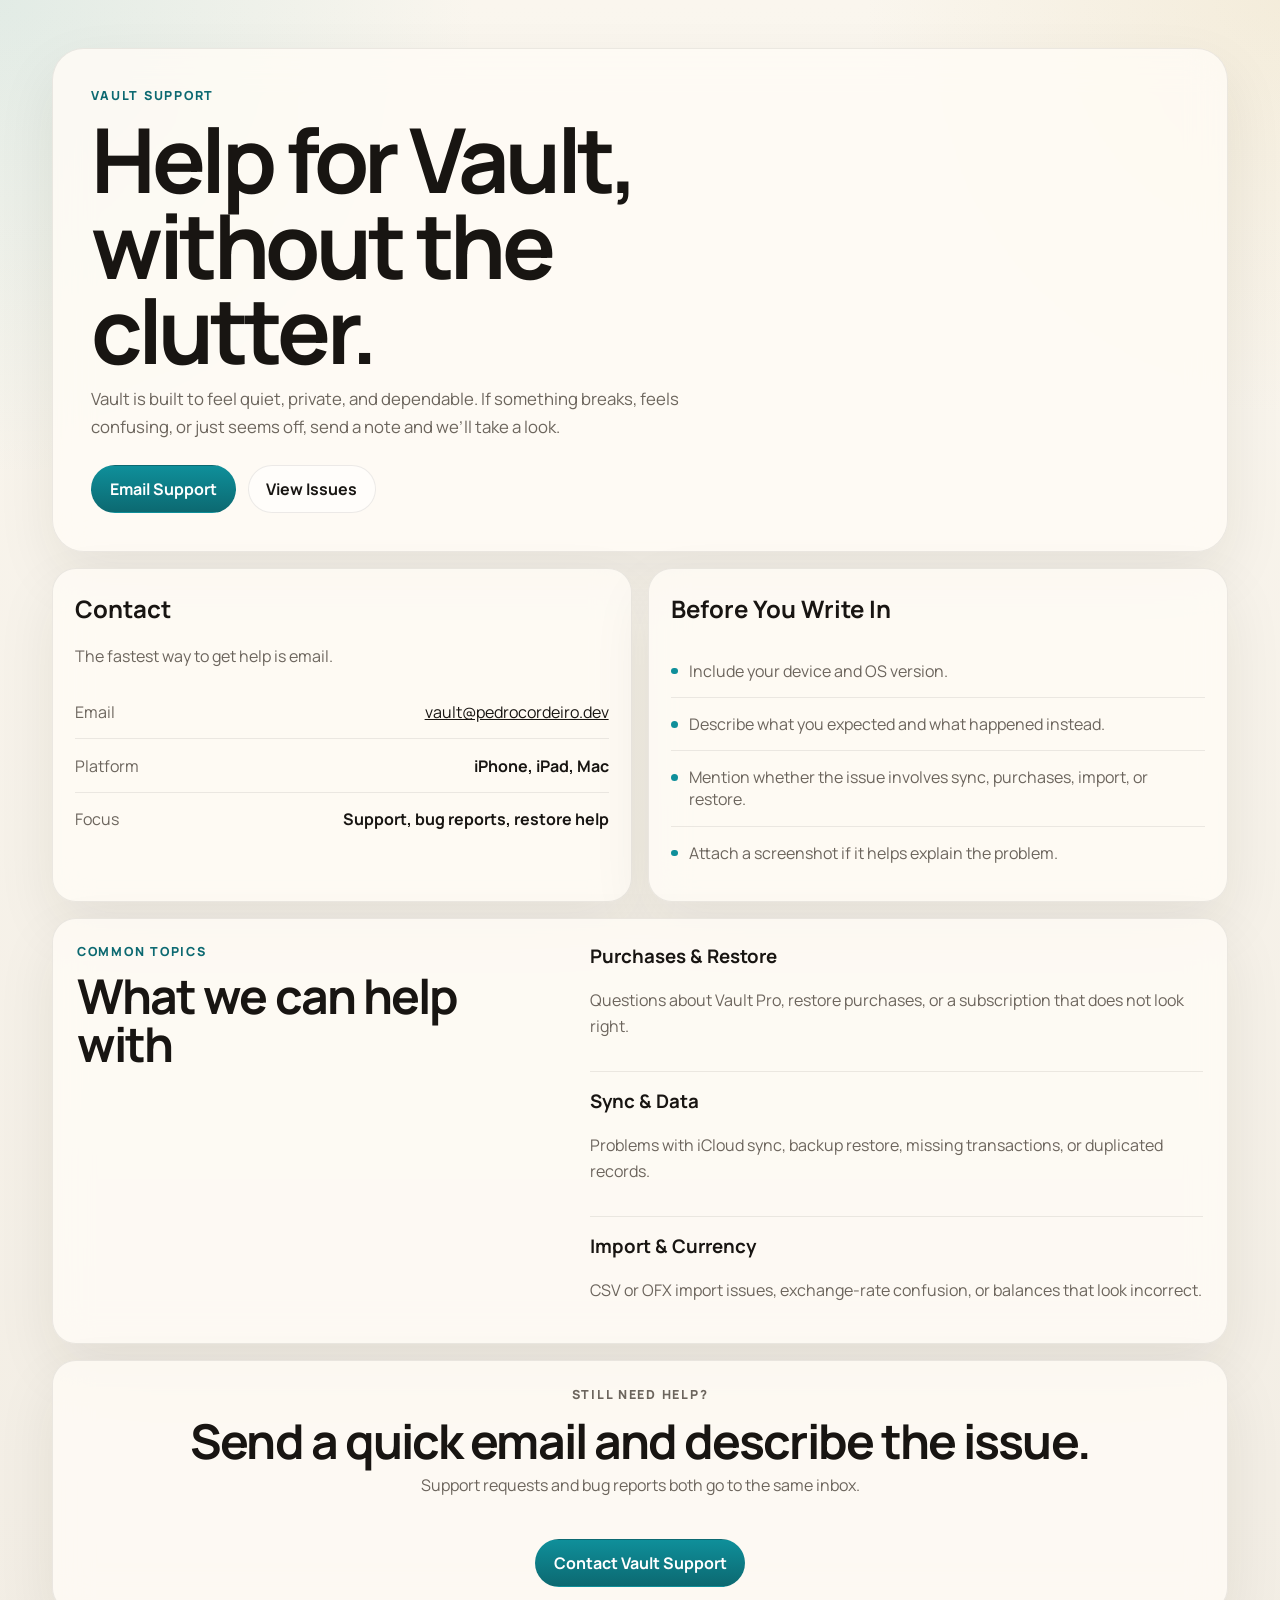
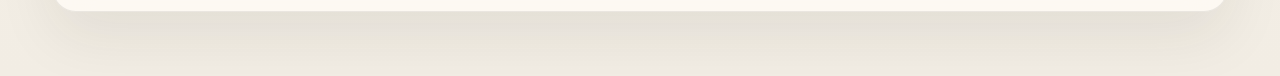
==== index.html @ 99e7f219 "Initial support site" ====
<!doctype html>
<html lang="en">
<head>
  <meta charset="utf-8">
  <meta name="viewport" content="width=device-width, initial-scale=1">
  <title>Vault Support</title>
  <meta name="description" content="Support for Vault, the local-first personal finance app for Apple platforms.">
  <link rel="preconnect" href="https://fonts.googleapis.com">
  <link rel="preconnect" href="https://fonts.gstatic.com" crossorigin>
  <link href="https://fonts.googleapis.com/css2?family=Manrope:wght@400;500;600;700;800&display=swap" rel="stylesheet">
  <link rel="stylesheet" href="styles.css">
</head>
<body>
  <main class="page">
    <section class="hero">
      <p class="eyebrow">Vault Support</p>
      <h1>Help for Vault, without the clutter.</h1>
      <p class="lede">
        Vault is built to feel quiet, private, and dependable. If something breaks, feels confusing,
        or just seems off, send a note and we’ll take a look.
      </p>
      <div class="hero-actions">
        <a class="button primary" href="mailto:vault@pedrocordeiro.dev">Email Support</a>
        <a class="button secondary" href="https://github.com/app-vault-finance/Vault/issues">View Issues</a>
      </div>
    </section>

    <section class="grid">
      <article class="panel">
        <h2>Contact</h2>
        <p>The fastest way to get help is email.</p>
        <ul class="support-list">
          <li><span>Email</span><a href="mailto:vault@pedrocordeiro.dev">vault@pedrocordeiro.dev</a></li>
          <li><span>Platform</span><strong>iPhone, iPad, Mac</strong></li>
          <li><span>Focus</span><strong>Support, bug reports, restore help</strong></li>
        </ul>
      </article>

      <article class="panel">
        <h2>Before You Write In</h2>
        <ul class="bullet-list">
          <li>Include your device and OS version.</li>
          <li>Describe what you expected and what happened instead.</li>
          <li>Mention whether the issue involves sync, purchases, import, or restore.</li>
          <li>Attach a screenshot if it helps explain the problem.</li>
        </ul>
      </article>
    </section>

    <section class="detail">
      <div class="detail-copy">
        <p class="eyebrow">Common Topics</p>
        <h2>What we can help with</h2>
      </div>
      <div class="topics">
        <div>
          <h3>Purchases & Restore</h3>
          <p>Questions about Vault Pro, restore purchases, or a subscription that does not look right.</p>
        </div>
        <div>
          <h3>Sync & Data</h3>
          <p>Problems with iCloud sync, backup restore, missing transactions, or duplicated records.</p>
        </div>
        <div>
          <h3>Import & Currency</h3>
          <p>CSV or OFX import issues, exchange-rate confusion, or balances that look incorrect.</p>
        </div>
      </div>
    </section>

    <section class="cta">
      <p class="eyebrow">Still Need Help?</p>
      <h2>Send a quick email and describe the issue.</h2>
      <p>Support requests and bug reports both go to the same inbox.</p>
      <a class="button primary" href="mailto:vault@pedrocordeiro.dev?subject=Vault%20Support">Contact Vault Support</a>
    </section>
  </main>
</body>
</html>
---- styles.css ----
:root {
  --bg: #f5f1e8;
  --surface: rgba(255, 252, 246, 0.82);
  --surface-strong: #fbf7f0;
  --text: #181512;
  --muted: #6c655d;
  --line: rgba(24, 21, 18, 0.08);
  --accent: #0f8f9a;
  --accent-dark: #0c6971;
  --shadow: 0 24px 60px rgba(42, 34, 23, 0.08);
}

* {
  box-sizing: border-box;
}

html {
  background: var(--bg);
}

body {
  margin: 0;
  font-family: "Manrope", system-ui, sans-serif;
  color: var(--text);
  background:
    radial-gradient(circle at top left, rgba(15, 143, 154, 0.1), transparent 30rem),
    radial-gradient(circle at top right, rgba(212, 186, 119, 0.16), transparent 26rem),
    linear-gradient(180deg, #faf6ee 0%, #f2ede4 100%);
}

a {
  color: inherit;
}

.page {
  width: min(100%, 76rem);
  margin: 0 auto;
  padding: 3rem 1.25rem 4rem;
}

.hero,
.panel,
.detail,
.cta {
  border: 1px solid var(--line);
  background: var(--surface);
  backdrop-filter: blur(18px);
  box-shadow: var(--shadow);
}

.hero {
  padding: clamp(1.75rem, 3vw, 3rem);
  border-radius: 2rem;
}

.eyebrow {
  margin: 0 0 0.75rem;
  font-size: 0.78rem;
  font-weight: 800;
  letter-spacing: 0.14em;
  text-transform: uppercase;
  color: var(--accent-dark);
}

h1,
h2,
h3,
p {
  margin-top: 0;
}

h1 {
  max-width: 10ch;
  margin-bottom: 0.85rem;
  font-size: clamp(2.7rem, 7vw, 5.6rem);
  line-height: 0.95;
  letter-spacing: -0.05em;
}

.lede {
  max-width: 38rem;
  margin-bottom: 0;
  font-size: 1.05rem;
  line-height: 1.65;
  color: var(--muted);
}

.hero-actions,
.cta .button {
  margin-top: 1.5rem;
}

.hero-actions {
  display: flex;
  flex-wrap: wrap;
  gap: 0.75rem;
}

.button {
  display: inline-flex;
  align-items: center;
  justify-content: center;
  min-height: 3rem;
  padding: 0.75rem 1.1rem;
  border-radius: 999px;
  border: 1px solid var(--line);
  text-decoration: none;
  font-weight: 700;
}

.button.primary {
  color: white;
  border-color: transparent;
  background: linear-gradient(180deg, var(--accent) 0%, var(--accent-dark) 100%);
}

.button.secondary {
  background: rgba(255, 255, 255, 0.5);
}

.grid {
  display: grid;
  grid-template-columns: repeat(2, minmax(0, 1fr));
  gap: 1rem;
  margin-top: 1rem;
}

.panel,
.detail,
.cta {
  border-radius: 1.5rem;
}

.panel {
  padding: 1.4rem;
}

.support-list,
.bullet-list {
  margin: 0;
  padding: 0;
  list-style: none;
}

.support-list li,
.bullet-list li {
  padding: 0.95rem 0;
  border-top: 1px solid var(--line);
}

.support-list li:first-child,
.bullet-list li:first-child {
  border-top: 0;
}

.support-list {
  margin-top: 1rem;
}

.support-list li {
  display: flex;
  justify-content: space-between;
  gap: 1rem;
}

.support-list span {
  color: var(--muted);
}

.bullet-list li {
  position: relative;
  padding-left: 1.1rem;
  color: var(--muted);
}

.bullet-list li::before {
  content: "";
  position: absolute;
  left: 0;
  top: 1.45rem;
  width: 0.42rem;
  height: 0.42rem;
  border-radius: 999px;
  background: var(--accent);
}

.detail,
.cta {
  margin-top: 1rem;
  padding: 1.5rem;
}

.detail {
  display: grid;
  grid-template-columns: 1.1fr 1.4fr;
  gap: 2rem;
}

.detail-copy h2,
.cta h2 {
  margin-bottom: 0.5rem;
  font-size: clamp(1.8rem, 4vw, 3rem);
  line-height: 1;
  letter-spacing: -0.04em;
}

.topics {
  display: grid;
  gap: 1rem;
}

.topics div {
  padding-top: 1rem;
  border-top: 1px solid var(--line);
}

.topics div:first-child {
  padding-top: 0;
  border-top: 0;
}

.topics p,
.cta p,
.panel p {
  color: var(--muted);
  line-height: 1.6;
}

.cta {
  text-align: center;
}

.cta .button {
  margin-inline: auto;
}

@media (max-width: 820px) {
  .grid,
  .detail {
    grid-template-columns: 1fr;
  }

  .page {
    padding: 1rem 1rem 2rem;
  }

  .hero,
  .panel,
  .detail,
  .cta {
    border-radius: 1.25rem;
  }
}
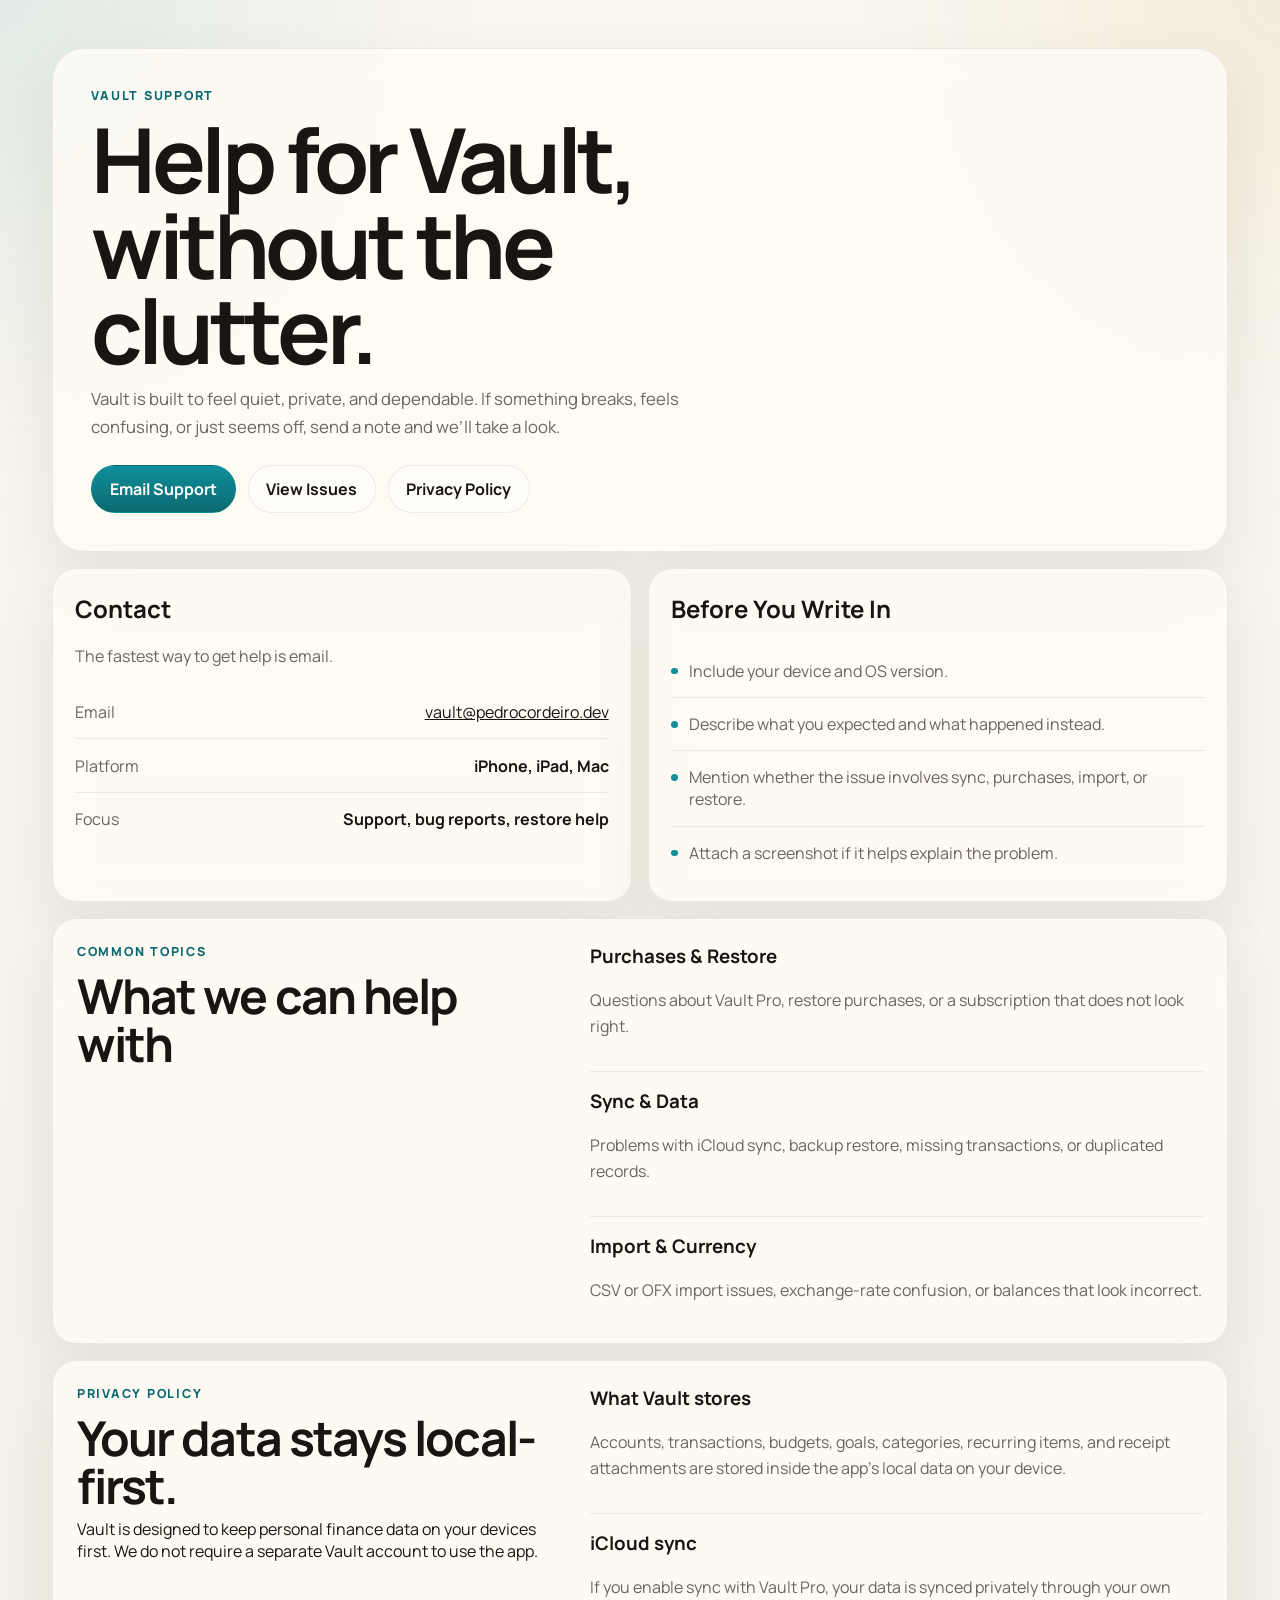
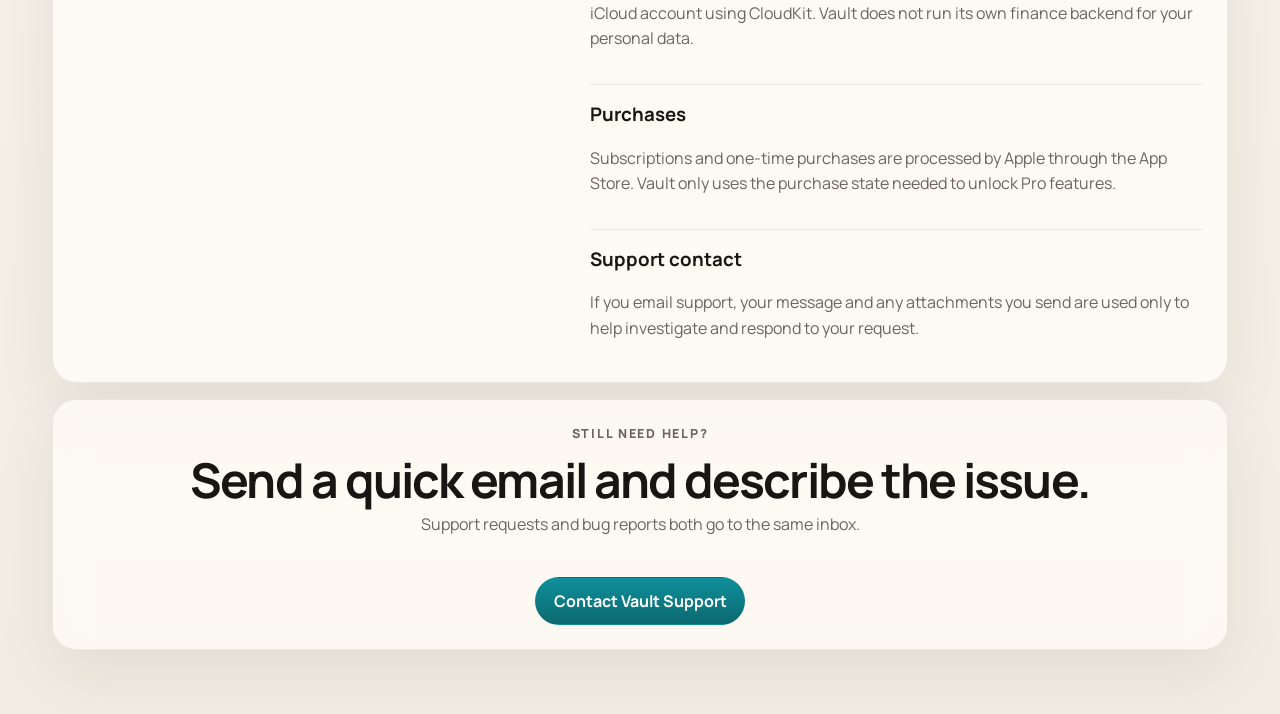
==== commit fe729824: "Add privacy policy section to support site" ====
--- a/index.html
+++ b/index.html
@@ -22,6 +22,7 @@
       <div class="hero-actions">
         <a class="button primary" href="mailto:vault@pedrocordeiro.dev">Email Support</a>
         <a class="button secondary" href="https://github.com/app-vault-finance/Vault/issues">View Issues</a>
+        <a class="button secondary" href="#privacy">Privacy Policy</a>
       </div>
     </section>
 
@@ -68,6 +69,47 @@
       </div>
     </section>
 
+    <section class="detail privacy" id="privacy">
+      <div class="detail-copy">
+        <p class="eyebrow">Privacy Policy</p>
+        <h2>Your data stays local-first.</h2>
+        <p>
+          Vault is designed to keep personal finance data on your devices first. We do not require
+          a separate Vault account to use the app.
+        </p>
+      </div>
+      <div class="topics">
+        <div>
+          <h3>What Vault stores</h3>
+          <p>
+            Accounts, transactions, budgets, goals, categories, recurring items, and receipt
+            attachments are stored inside the app’s local data on your device.
+          </p>
+        </div>
+        <div>
+          <h3>iCloud sync</h3>
+          <p>
+            If you enable sync with Vault Pro, your data is synced privately through your own iCloud
+            account using CloudKit. Vault does not run its own finance backend for your personal data.
+          </p>
+        </div>
+        <div>
+          <h3>Purchases</h3>
+          <p>
+            Subscriptions and one-time purchases are processed by Apple through the App Store. Vault
+            only uses the purchase state needed to unlock Pro features.
+          </p>
+        </div>
+        <div>
+          <h3>Support contact</h3>
+          <p>
+            If you email support, your message and any attachments you send are used only to help
+            investigate and respond to your request.
+          </p>
+        </div>
+      </div>
+    </section>
+
     <section class="cta">
       <p class="eyebrow">Still Need Help?</p>
       <h2>Send a quick email and describe the issue.</h2>
--- a/styles.css
+++ b/styles.css
@@ -190,6 +190,10 @@
   padding: 1.5rem;
 }
 
+.privacy {
+  scroll-margin-top: 1.5rem;
+}
+
 .detail {
   display: grid;
   grid-template-columns: 1.1fr 1.4fr;
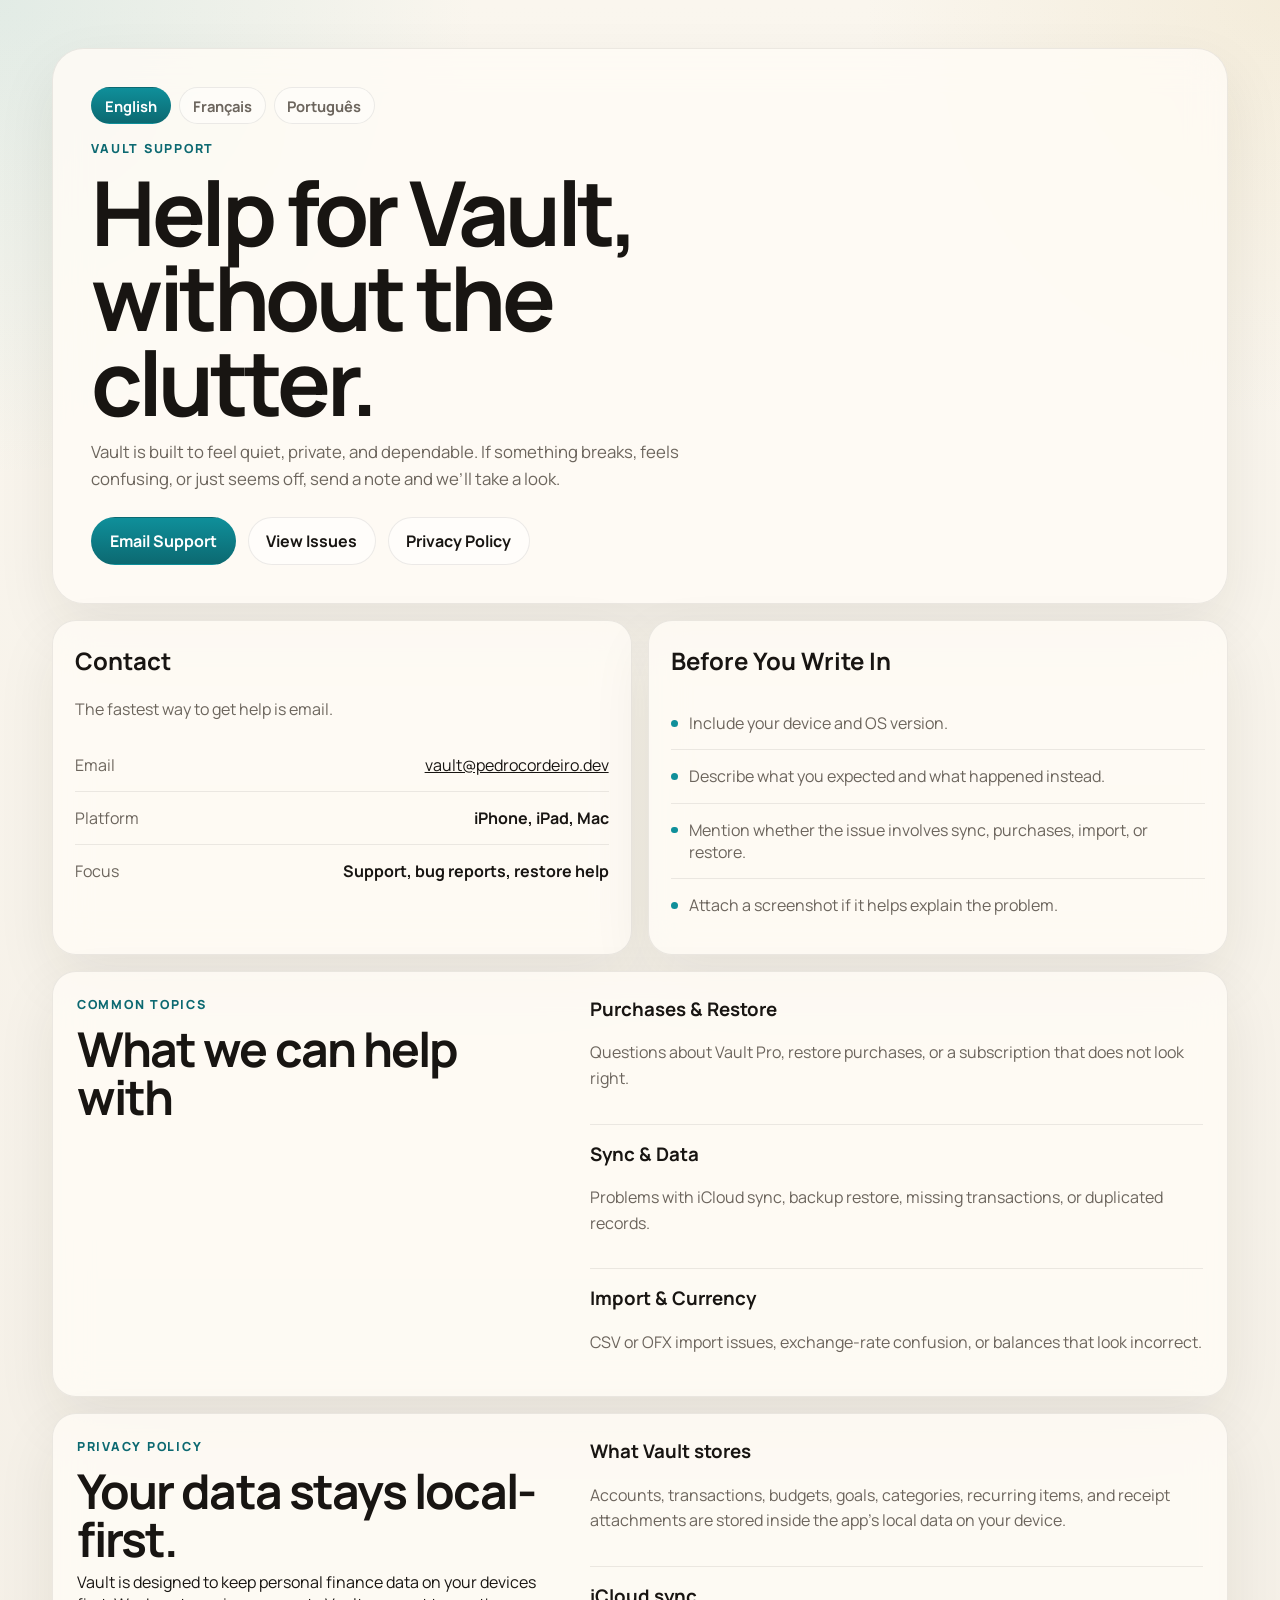
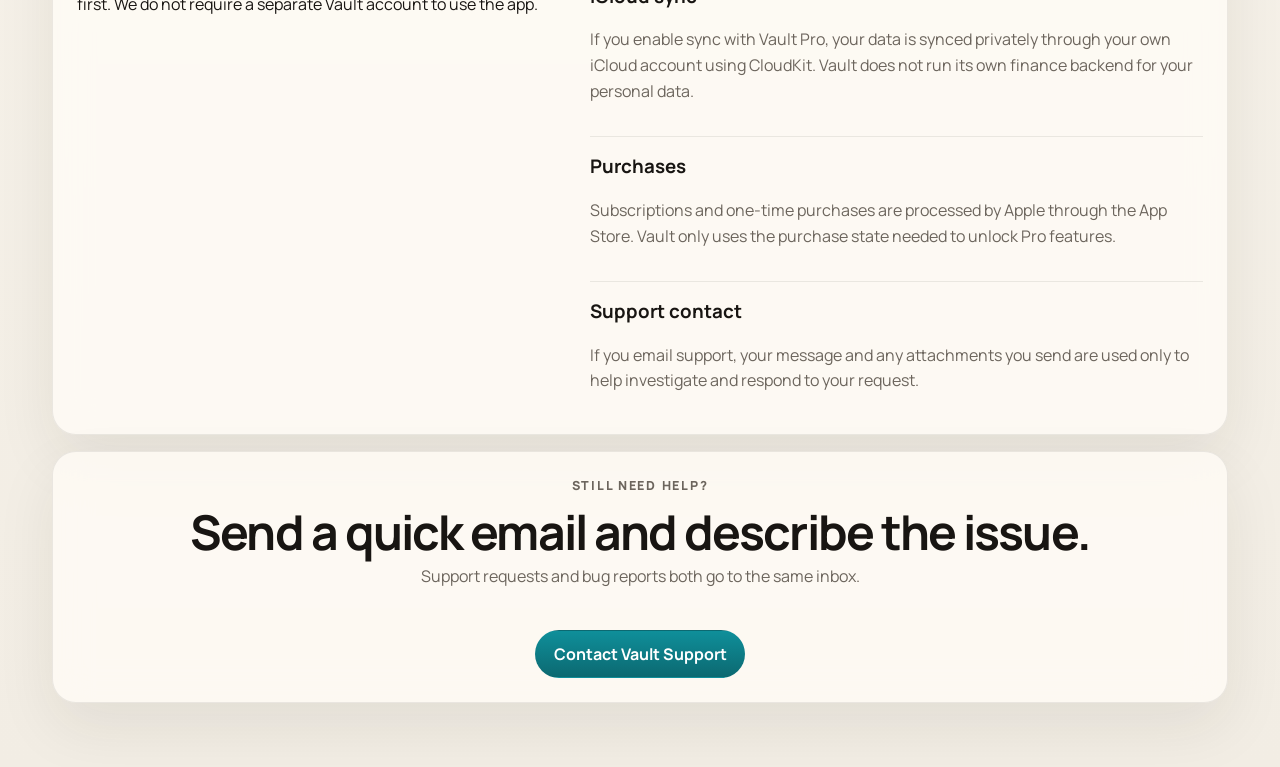
==== commit 1124025c: "Add French and Portuguese support pages" ====
--- a/index.html
+++ b/index.html
@@ -5,6 +5,9 @@
   <meta name="viewport" content="width=device-width, initial-scale=1">
   <title>Vault Support</title>
   <meta name="description" content="Support for Vault, the local-first personal finance app for Apple platforms.">
+  <link rel="alternate" hreflang="en" href="./">
+  <link rel="alternate" hreflang="fr" href="./fr/">
+  <link rel="alternate" hreflang="pt-PT" href="./pt-pt/">
   <link rel="preconnect" href="https://fonts.googleapis.com">
   <link rel="preconnect" href="https://fonts.gstatic.com" crossorigin>
   <link href="https://fonts.googleapis.com/css2?family=Manrope:wght@400;500;600;700;800&display=swap" rel="stylesheet">
@@ -13,6 +16,11 @@
 <body>
   <main class="page">
     <section class="hero">
+      <nav class="locale-switcher" aria-label="Languages">
+        <a class="active" href="./" aria-current="page">English</a>
+        <a href="./fr/">Français</a>
+        <a href="./pt-pt/">Português</a>
+      </nav>
       <p class="eyebrow">Vault Support</p>
       <h1>Help for Vault, without the clutter.</h1>
       <p class="lede">
--- a/styles.css
+++ b/styles.css
@@ -53,6 +53,34 @@
   border-radius: 2rem;
 }
 
+.locale-switcher {
+  display: flex;
+  flex-wrap: wrap;
+  gap: 0.5rem;
+  margin-bottom: 1rem;
+}
+
+.locale-switcher a {
+  display: inline-flex;
+  align-items: center;
+  justify-content: center;
+  min-height: 2.2rem;
+  padding: 0.45rem 0.8rem;
+  border: 1px solid var(--line);
+  border-radius: 999px;
+  text-decoration: none;
+  font-size: 0.92rem;
+  font-weight: 700;
+  color: var(--muted);
+  background: rgba(255, 255, 255, 0.45);
+}
+
+.locale-switcher a.active {
+  color: white;
+  border-color: transparent;
+  background: linear-gradient(180deg, var(--accent) 0%, var(--accent-dark) 100%);
+}
+
 .eyebrow {
   margin: 0 0 0.75rem;
   font-size: 0.78rem;
